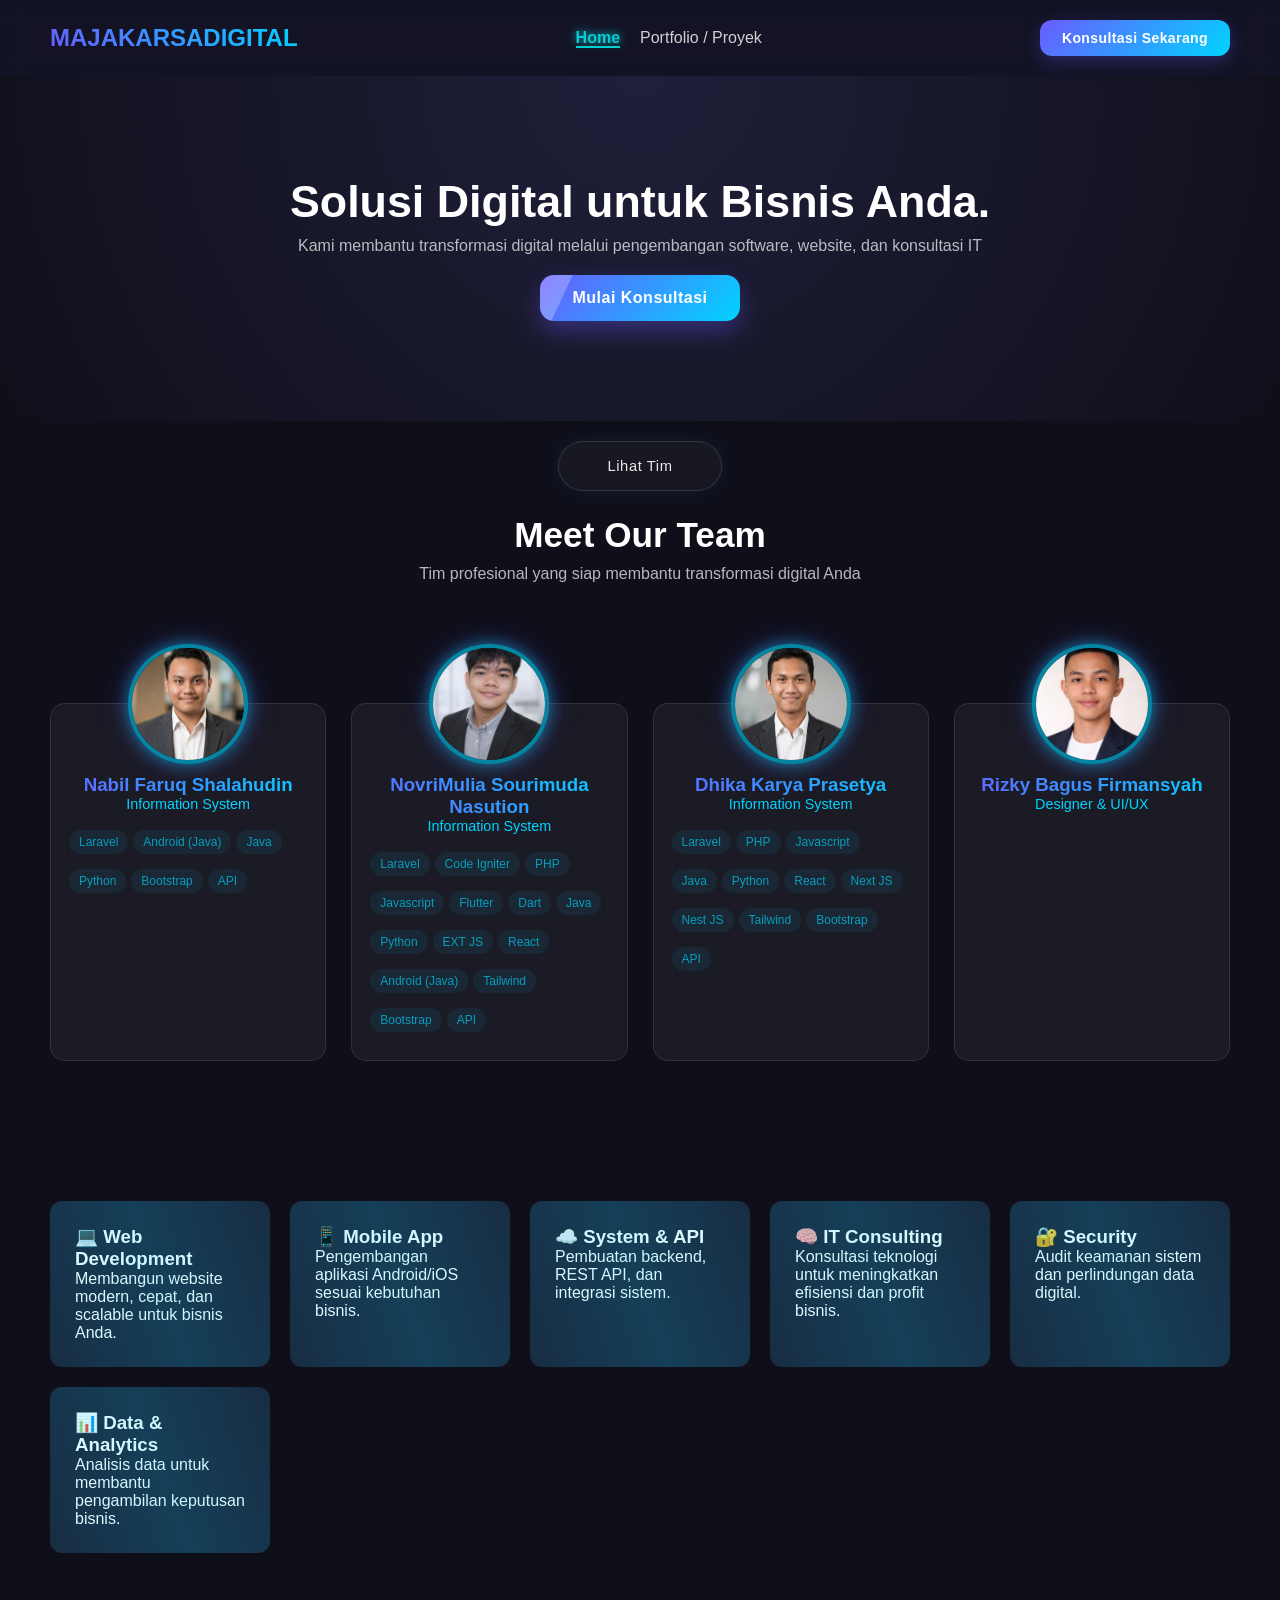
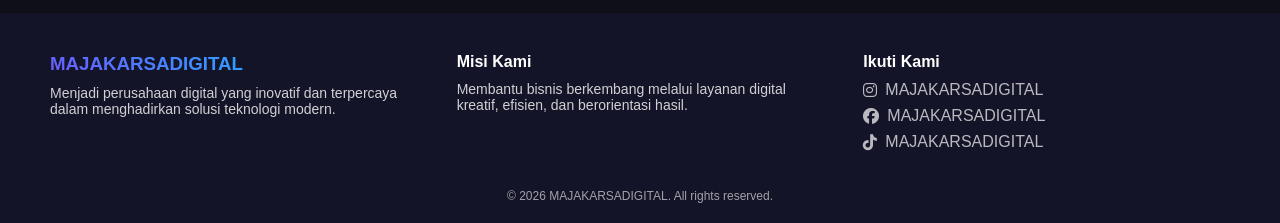
==== index.html @ f41e17da "Minor button & footer" ====
<!DOCTYPE html>
<html lang="en">
<head>
  <meta charset="UTF-8">
  <meta name="viewport" content="width=device-width, initial-scale=1.0">
  <title>MAJAKARSADIGITAL</title>
  <!-- <link rel="icon" type="image/png" href="assets/favicon.png"> NANTI JIKA SUDAH ADA ICON YANG SESUAI -->
  <link rel="stylesheet" href="assets/style/style.css">
  <link rel="stylesheet" href="https://cdnjs.cloudflare.com/ajax/libs/font-awesome/6.5.0/css/all.min.css">
</head>

    <div id="splash">
        <div class="title">MAJAKARSADIGITAL</div>
        <canvas id="matrix"></canvas>
    </div>

    <div id="main-content">

<body>
  <!-- NAVBAR -->
  <nav class="navbar">
    <div class="logo">MAJAKARSADIGITAL</div>

    <ul class="nav-links" id="navLinks">
      <li><a href="index.html" class="nav-link">Home</a></li>
      <li><a href="project.html" class="nav-link">Portfolio / Proyek</a></li>
    </ul>

    <a href="https://wa.me/628135382932?text=Halo%2C%20saya%20ingin%20konsultasi%20terkait%20solusi%20IT%20untuk%20project%20saya.%20Mohon%20arahannya%20terkait%20pengembangan%20aplikasi." target="_blank"><button class="btn-nav">Konsultasi Sekarang</button></a>

    <!-- Hamburger -->
    <div class="menu-toggle" id="menuToggle" aria-label="Toggle navigation" role="button" tabindex="0">
      <span></span>
      <span></span>
      <span></span>
    </div>
  </nav>


  <!-- HERO -->
  <section class="hero">
    <h1>Solusi Digital untuk Bisnis Anda.</h1>
    <p>Kami membantu transformasi digital melalui pengembangan software, website, dan konsultasi IT</p>
    <a href="https://wa.me/628135382932?text=Halo%2C%20saya%20ingin%20konsultasi%20terkait%20solusi%20IT%20untuk%20project%20saya.%20Mohon%20arahannya%20terkait%20pengembangan%20aplikasi." target="_blank"><button class="btn">Mulai Konsultasi</button></a>
  </section>

  <section class="team" id="team">
    <a href="#team" class="scroll-cue team-cue" aria-label="Scroll to team section">
       <span class="scroll-cue-arrow" aria-hidden="true">
        <span></span>
        <span></span>
        <span></span>
      </span>
      <span class="scroll-cue-text">Lihat Tim</span>
      <span class="scroll-cue-arrow" aria-hidden="true">
        <span></span>
        <span></span>
        <span></span>
      </span>
    </a>
    <h2>Meet Our Team</h2>
    <p class="team-sub">Tim profesional yang siap membantu transformasi digital Anda</p>

    <div class="team-container">

        <div class="team-card">
          <img src="assets/img/person_nab.png" alt="team">
          <h3>Nabil Faruq Shalahudin</h3>
          <span>Information System</span>
          <p>
              <span>Laravel</span>
              <span>Android (Java)</span>
              <span>Java</span>
              <span>Python</span>
              <span>Bootstrap</span>
              <span>API</span>
          </p>
        </div>

        <div class="team-card">
          <img src="assets/img/person_nov.png" alt="team">
          <h3>NovriMulia Sourimuda Nasution</h3>
          <span>Information System</span>
          <p>
              <span>Laravel</span>
              <span>Code Igniter</span>
              <span>PHP</span>
              <span>Javascript</span>
              <span>Flutter</span>
              <span>Dart</span>
              <span>Java</span>
              <span>Python</span>
              <span>EXT JS</span>
              <span>React</span>
              <span>Android (Java)</span>
              <span>Tailwind</span>
              <span>Bootstrap</span>
              <span>API</span>
          </p>
        </div>

        <div class="team-card">
          <img src="assets/img/person_dhik.png" alt="team">
          <h3>Dhika Karya Prasetya</h3>
          <span>Information System</span>
          <p>
              <span>Laravel</span>
              <span>PHP</span>
              <span>Javascript</span>
              <span>Java</span>
              <span>Python</span>
              <span>React</span>
              <span>Next JS</span>
              <span>Nest JS</span>
              <span>Tailwind</span>
              <span>Bootstrap</span>
              <span>API</span>
          </p>
        </div>

        <div class="team-card">
          <img src="assets/img/person_riz.png" alt="team">
          <h3>Rizky Bagus Firmansyah</h3>
          <span>Designer & UI/UX</span>
          <p>
              
          </p>
        </div>

    </div>
  </section>
  
  <!-- SERVICES -->
  <section class="features">
    <div class="card">
      <h3>💻 Web Development</h3>
      <p>Membangun website modern, cepat, dan scalable untuk bisnis Anda.</p>
    </div>

    <div class="card">
      <h3>📱 Mobile App</h3>
      <p>Pengembangan aplikasi Android/iOS sesuai kebutuhan bisnis.</p>
    </div>

    <div class="card">
      <h3>☁️ System & API</h3>
      <p>Pembuatan backend, REST API, dan integrasi sistem.</p>
    </div>

    <div class="card">
      <h3>🧠 IT Consulting</h3>
      <p>Konsultasi teknologi untuk meningkatkan efisiensi dan profit bisnis.</p>
    </div>

    <div class="card">
      <h3>🔐 Security</h3>
      <p>Audit keamanan sistem dan perlindungan data digital.</p>
    </div>

    <div class="card">
      <h3>📊 Data & Analytics</h3>
      <p>Analisis data untuk membantu pengambilan keputusan bisnis.</p>
    </div>
  </section>

  <!-- FOOTER -->
  <footer class="footer">
    <div class="footer-container">
      
      <!-- Kiri -->
      <div class="footer-section">
        <h3 class="sub-logo">MAJAKARSADIGITAL</h3>
        <p>
          Menjadi perusahaan digital yang inovatif dan terpercaya dalam menghadirkan solusi teknologi modern.
        </p>
      </div>

      <!-- Tengah -->
      <div class="footer-section">
        <h4>Misi Kami</h4>
        <p>
          Membantu bisnis berkembang melalui layanan digital kreatif, efisien, dan berorientasi hasil.
        </p>
      </div>

      <!-- Kanan -->
      <div class="footer-section">
        <h4>Ikuti Kami</h4>
        <div class="socials">
          <a href="https://www.instagram.com/majakarsadigital/" target="_blank">
            <i class="fab fa-instagram"></i> MAJAKARSADIGITAL
          </a>
          <a href="#">
            <i class="fab fa-facebook"></i> MAJAKARSADIGITAL
          </a>
          <a href="#">
            <i class="fab fa-tiktok"></i> MAJAKARSADIGITAL
          </a>
        </div>
      </div>

    </div>

    <p class="copyright">
      © 2026 MAJAKARSADIGITAL. All rights reserved.
    </p>
  </footer>
  
  <script src="script/script.js"></script>
</body>
</div>
</html>
---- assets/style/style.css ----
* {
  margin: 0;
  padding: 0;
  box-sizing: border-box;
  font-family: 'Segoe UI', sans-serif;
}

body {
  background: #0f0f1a;
  color: white;
}

/* DEFAULT = DESKTOP */
.navbar {
  display: flex;
  justify-content: space-between;
  align-items: center;
  padding: 20px 50px;
  background: rgba(20, 20, 40, 0.8);
  backdrop-filter: blur(10px);
  position: relative;
  transition: background 0.3s ease, box-shadow 0.3s ease;
}

.menu-toggle {
  display: none;
  cursor: pointer;
  position: relative;
  z-index: 1001;
  width: 28px;
  height: 22px;
}

.menu-toggle span {
  position: absolute;
  left: 0;
  width: 100%;
  height: 2px;
  background: white;
  border-radius: 2px;
  transition: transform 0.3s ease, opacity 0.2s ease, top 0.3s ease;
}

.menu-toggle span:nth-child(1) {
  top: 0;
}

.menu-toggle span:nth-child(2) {
  top: 10px;
}

.menu-toggle span:nth-child(3) {
  top: 20px;
}

/* ========================= */
/* 📱 MOBILE VERSION */
/* ========================= */
@media (max-width: 768px) {

  .navbar {
    padding: 15px 20px;
  }

  .menu-toggle {
    display: block;
    position: absolute;
    top: 50%;
    right: 20px;
    transform: translateY(-50%);
    z-index: 1001;
  }

  .nav-links {
    position: absolute;
    top: 100%;
    left: 0;
    background: rgba(20, 20, 40, 0.95);
    width: 100%;
    flex-direction: column;
    align-items: center;
    gap: 15px;
    padding: 0;
    z-index: 1000;
    display: flex;
    max-height: 0;
    overflow: hidden;
    opacity: 0;
    visibility: hidden;
    pointer-events: none;
    transform: translateY(-10px);
    transition: max-height 0.35s ease, opacity 0.25s ease, transform 0.35s ease, padding 0.35s ease, visibility 0s linear 0.35s;
  }

  .navbar .nav-links {
    display: flex;
  }

  .nav-links.active {
    padding: 20px 0;
    max-height: 220px;
    opacity: 1;
    visibility: visible;
    pointer-events: auto;
    transform: translateY(0);
    transition: max-height 0.35s ease, opacity 0.25s ease, transform 0.35s ease, padding 0.35s ease, visibility 0s;
  }

  .navbar.active {
    background: rgba(20, 20, 40, 0.95);
    box-shadow: 0 10px 30px rgba(0, 0, 0, 0.25);
  }

  .btn-nav {
    display: none; /* sembunyikan di mobile biar rapi */
  }

  .team-container {
    grid-template-columns: 1fr;
  }

  .team-card:nth-child(1) {
    order: 3;
  }

  .team-card:nth-child(2) {
    order: 1;
  }

  .team-card:nth-child(3) {
    order: 2;
  }

  .team-card:nth-child(4) {
    order: 4;
  }

  .team-card {
    margin-bottom: 40px;
  }

  .scroll-cue {
    margin-top: 22px;
    padding: 10px 16px;
  }

  .team-cue {
    margin: 0 auto 18px;
  }

  .menu-toggle.active span:nth-child(1) {
    top: 10px;
    transform: rotate(45deg);
  }

  .menu-toggle.active span:nth-child(2) {
    opacity: 0;
  }

  .menu-toggle.active span:nth-child(3) {
    top: 10px;
    transform: rotate(-45deg);
  }
}

.logo {
  font-size: 1.5rem;
  font-weight: bold;
  background: linear-gradient(45deg, #6a5cff, #00d4ff);
  -webkit-background-clip: text;
  color: transparent;
}

.sub-logo {
  font-weight: bold;
  background: linear-gradient(45deg, #6a5cff, #00d4ff);
  -webkit-background-clip: text;
  color: transparent;
}

.nav-links {
  display: flex;
  gap: 20px;
  list-style: none;
}

.nav-links a {
  color: white;
  text-decoration: none;
  opacity: 0.8;
}

.nav-links a:hover {
  opacity: 1;
}

.btn-nav {
  position: relative;
  padding: 10px 22px;
  border: none;
  border-radius: 12px;
  background: linear-gradient(135deg, #6a5cff, #00d4ff);
  color: white;
  font-size: 14px;
  font-weight: 600;
  letter-spacing: 0.4px;
  cursor: pointer;
  transition: all 0.3s ease;
  overflow: hidden;
  box-shadow: 0 6px 18px rgba(106, 92, 255, 0.28);
}

/* Hover */
.btn-nav:hover {
  transform: translateY(-2px);
  box-shadow: 0 10px 24px rgba(0, 212, 255, 0.35);
}

/* Klik */
.btn-nav:active {
  transform: scale(0.95);
}

/* Efek glow tipis */
.btn-nav::after {
  content: "";
  position: absolute;
  inset: 0;
  border-radius: 12px;
  background: rgba(255, 255, 255, 0.08);
  opacity: 0;
  transition: 0.3s;
}

.btn-nav:hover::after {
  opacity: 1;
}

/* Shine effect */
.btn-nav::before {
  content: "";
  position: absolute;
  top: -50%;
  left: -120%;
  width: 60%;
  height: 220%;
  background: rgba(255, 255, 255, 0.22);
  transform: rotate(25deg);
  transition: 0.6s;
}

.btn-nav:hover::before {
  left: 130%;
}

/* HERO */
.hero {
  text-align: center;
  padding: 100px 20px;
  background: radial-gradient(circle at top, #1f1f3a, #0f0f1a);
}

.hero h1 {
  font-size: 2.8rem;
  margin-bottom: 10px;
}

.hero p {
  opacity: 0.7;
  margin-bottom: 20px;
}

.btn {
  position: relative;
  padding: 14px 32px;
  border: none;
  border-radius: 14px;
  background: linear-gradient(135deg, #6a5cff, #00d4ff);
  color: white;
  font-size: 16px;
  font-weight: 700;
  letter-spacing: 0.5px;
  cursor: pointer;
  overflow: hidden;
  transition: all 0.35s ease;
  box-shadow: 0 10px 25px rgba(106, 92, 255, 0.35);
  animation: pulse 2s infinite;
}

/* Hover effect */
.btn:hover {
  transform: translateY(-4px) scale(1.03);
  box-shadow: 0 15px 35px rgba(0, 212, 255, 0.45);
}

/* Click effect */
.btn:active {
  transform: scale(0.96);
}

/* Shine animation */
.btn::before {
  content: "";
  position: absolute;
  top: -120%;
  left: -40%;
  width: 50%;
  height: 300%;
  background: rgba(255, 255, 255, 0.25);
  transform: rotate(25deg);
  transition: 0.6s;
}

.btn:hover::before {
  left: 120%;
}

/* Pulse animation */
@keyframes pulse {
  0% {
    box-shadow: 0 0 0 0 rgba(106, 92, 255, 0.45);
  }
  70% {
    box-shadow: 0 0 0 18px rgba(106, 92, 255, 0);
  }
  100% {
    box-shadow: 0 0 0 0 rgba(106, 92, 255, 0);
  }
}

.scroll-cue {
  display: inline-flex;
  align-items: center;
  gap: 12px;
  margin-top: 28px;
  padding: 12px 18px;
  border: 1px solid rgba(255, 255, 255, 0.12);
  border-radius: 999px;
  background: rgba(255, 255, 255, 0.04);
  backdrop-filter: blur(12px);
  color: white;
  text-decoration: none;
  box-shadow: 0 0 20px rgba(0, 212, 255, 0.08);
  animation: floatCue 2.6s ease-in-out infinite;
}

.team-cue {
  margin: 0 auto 24px;
}

.scroll-cue:hover {
  border-color: rgba(0, 212, 255, 0.35);
  box-shadow: 0 0 25px rgba(0, 212, 255, 0.18);
}

.scroll-cue-text {
  font-size: 0.92rem;
  letter-spacing: 0.04em;
  opacity: 0.9;
}

.scroll-cue-arrow {
  position: relative;
  width: 18px;
  height: 24px;
}

.scroll-cue-arrow span {
  position: absolute;
  left: 50%;
  width: 10px;
  height: 10px;
  border-right: 2px solid #00d4ff;
  border-bottom: 2px solid #00d4ff;
  transform: translateX(-50%) rotate(45deg);
  opacity: 0;
  animation: arrowPulse 1.8s infinite;
}

.scroll-cue-arrow span:nth-child(1) {
  top: 0;
  animation-delay: 0s;
}

.scroll-cue-arrow span:nth-child(2) {
  top: 7px;
  animation-delay: 0.2s;
}

.scroll-cue-arrow span:nth-child(3) {
  top: 14px;
  animation-delay: 0.4s;
}

@keyframes floatCue {
  0%, 100% {
    transform: translateY(0);
  }
  50% {
    transform: translateY(6px);
  }
}

@keyframes arrowPulse {
  0% {
    opacity: 0;
    transform: translateX(-50%) translateY(0) rotate(45deg);
  }
  30% {
    opacity: 1;
  }
  70% {
    opacity: 0;
    transform: translateX(-50%) translateY(8px) rotate(45deg);
  }
  100% {
    opacity: 0;
    transform: translateX(-50%) translateY(8px) rotate(45deg);
  }
}

/* FEATURES */
.features {
  display: grid;
  grid-template-columns: repeat(auto-fit, minmax(220px, 1fr));
  gap: 20px;
  padding: 60px 50px;
}

.card {
  background: #1a1a2e;
  padding: 25px;
  border-radius: 12px;
  transition: 0.3s;
  position: relative;
  overflow: hidden;
}

.card::before {
  content: "";
  position: absolute;
  width: 200%;
  height: 200%;
  background: linear-gradient(45deg, transparent, rgba(0,212,255,0.2), transparent);
  top: -50%;
  left: -50%;
  transform: rotate(25deg);
}

.card:hover {
  transform: translateY(-8px);
  box-shadow: 0 0 25px rgba(0, 212, 255, 0.3);
}

/* FOOTER */
.footer {
  background: #141428;
  color: #fff;
  padding: 40px 50px 20px;
}

.footer-container {
  display: flex;
  justify-content: space-between;
  flex-wrap: wrap;
  gap: 40px;
}


.footer-section {
  flex: 1;
  min-width: 250px;
}

.footer-section h3,
.footer-section h4 {
  margin-bottom: 10px;
}

.footer-section p {
  font-size: 14px;
  opacity: 0.8;
}

.socials a {
  display: flex;
  align-items: center;
  gap: 8px;
  color: #fff;
  text-decoration: none;
  margin-bottom: 8px;
  opacity: 0.7;
  transition: 0.3s;
}

.socials a i {
  font-size: 16px;
}

.socials a:hover {
  opacity: 1;
}

.footer .copyright {
  text-align: center;
  margin-top: 30px;
  font-size: 12px;
  opacity: 0.6;
}

/* TEAM SECTION */
.team {
  text-align: center;
  padding: 20px 50px 80px;
}

.team h2 {
  font-size: 2.2rem;
  margin-bottom: 10px;
}

.team-sub {
  opacity: 0.7;
  margin-bottom: 40px;
}

.team-container {
  display: grid;
  grid-template-columns: repeat(auto-fit, minmax(220px, 1fr));
  gap: 25px;
  margin-top: 120px;
}

/* CARD */

/* .team-card img {
  width: 100px;
  height: 100px;
  border-radius: 50%;
  margin-bottom: 15px;
  border: 3px solid rgba(0, 212, 255, 0.5);
} */

.team-card img {
  width: 120px;
  height: 120px;
  border-radius: 50%;
  object-fit: cover;
  position: absolute;
  top: -60px;
  left: 50%;
  transform: translateX(-50%);
  border: 4px solid rgba(0, 212, 255, 0.6);
  background: #0f0f1a;
  box-shadow: 
    0 0 15px rgba(0,212,255,0.5),
    0 0 30px rgba(106,92,255,0.3);
}


.team-card span {
  font-size: 0.9rem;
  color: #00d4ff;
  display: block;
  margin-bottom: 10px;
}

.team-card p {
  font-size: 0.85rem;
  opacity: 0.7;
}

.team-card:hover {
  transform: translateY(-10px) scale(1.03);
  box-shadow: 
    0 0 20px rgba(0,212,255,0.4),
    0 0 40px rgba(106,92,255,0.3);
}

.team-card {
  background: rgba(255, 255, 255, 0.05);
  backdrop-filter: blur(15px);
  border-radius: 15px;
  border: 1px solid rgba(255,255,255,0.1);

  padding-top: 70px;
  position: relative; 
}

.team-card h3 {
  background: linear-gradient(45deg, #6a5cff, #00d4ff);
  -webkit-background-clip: text;
  color: transparent;
}

.team-card p {
  display: flex;
  flex-wrap: wrap;
  gap: 5px;
  margin: 18px;
}

.team-card p span {
  background: rgba(0,212,255,0.1);
  padding: 5px 10px;
  border-radius: 20px;
  font-size: 0.75rem;
}

/* SPLASH */
#splash {
  position: fixed;
  top: 0;
  left: 0;
  width: 100%;
  height: 100%;
  background: black;
  z-index: 9999;
  overflow: hidden;
}

#matrix {
  position: absolute;
  width: 100%;
  height: 100%;
}

/* TEXT */
.title, .description {
  position: fixed;
  left: 50%;
  transform: translateX(-50%);
  white-space: nowrap;
  overflow: hidden;
  border-right: 2px solid currentColor;
}

/* TITLE */
.title {
  top: 45%;
  color: #00b3ff;
  font-size: 22px;
  letter-spacing: 2px;
  text-shadow: 0 0 8px #00b3ff;

  width: 0;
  overflow: hidden;
  border-right: 2px solid #00b3ff;

  animation: 
    typingTitle 1s steps(14, end) forwards,
    blink 0.7s infinite,
    stopBlink 0s forwards;
  animation-delay: 0s, 0s, 1s;
}

.nav-link {
  color: white;
  text-decoration: none;
  transition: all 0.3s ease;
}

.nav-link.active {
  color: #00ffff;
  font-weight: bold;
  border-bottom: 2px solid #00ffff;

  /* Glow effect */
  text-shadow: 
    0 0 10px #00ffff;
}

/* Optional: efek hover juga glow ringan */
.nav-link:hover {
  color: #00ffff;
  text-shadow: 
    0 0 5px #00ffff,
    0 0 10px #00ffff;
}

/* ANIMATION */
@keyframes typingTitle {
  from { width: 0 }
  to { width: 20ch }
}

@keyframes blink { 50% { border-color: transparent } }

@keyframes stopBlink {
  to { border-right: none; }
}
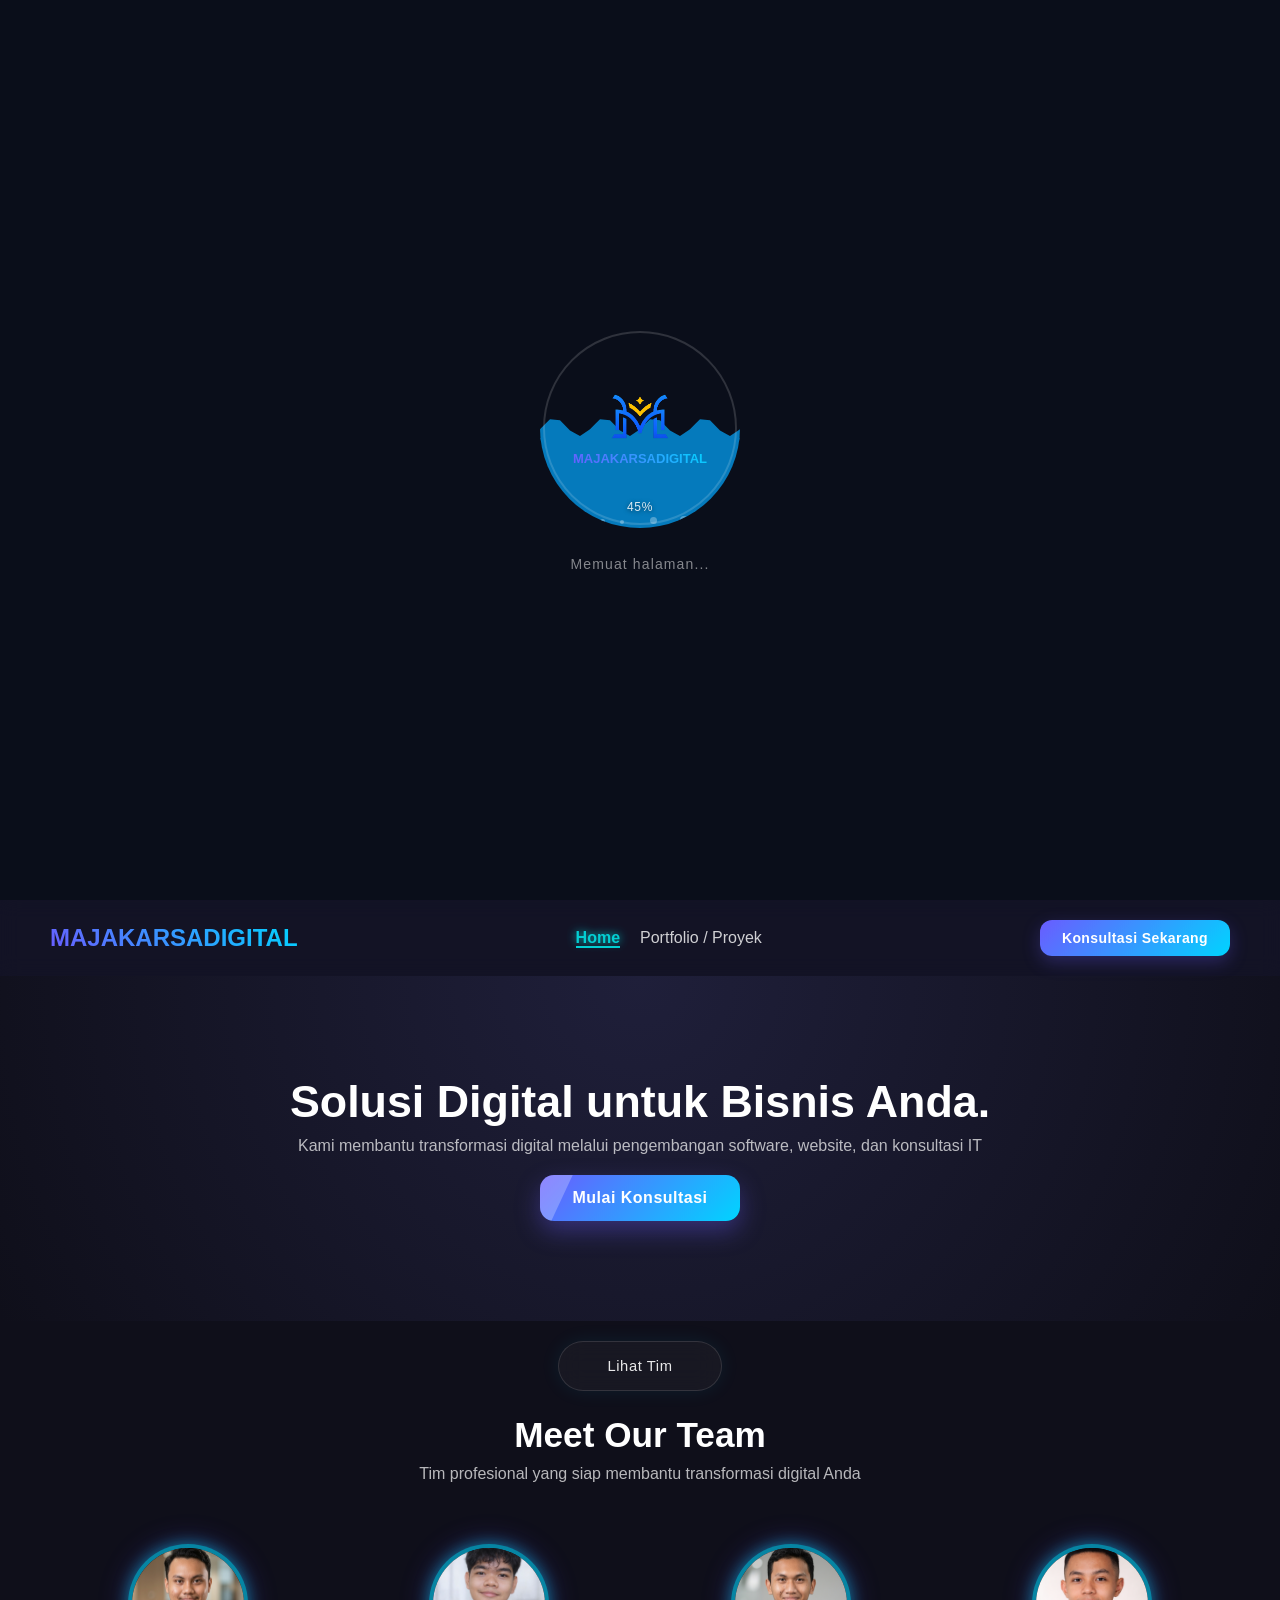
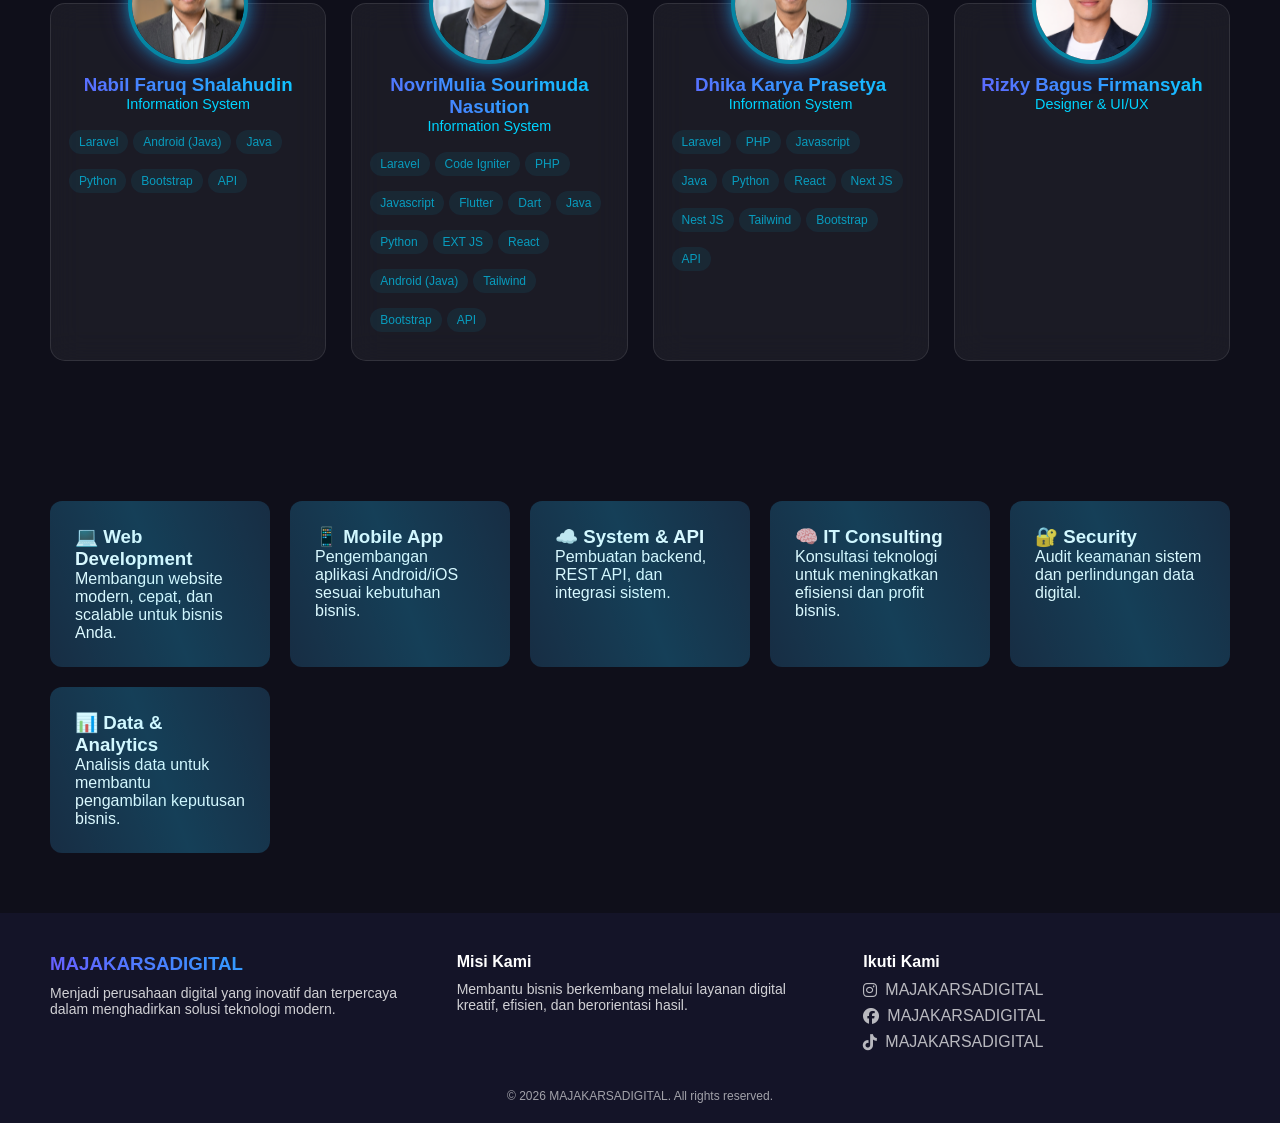
==== commit e3cbee76: "Ubah splash screen website" ====
--- a/index.html
+++ b/index.html
@@ -4,17 +4,52 @@
   <meta charset="UTF-8">
   <meta name="viewport" content="width=device-width, initial-scale=1.0">
   <title>MAJAKARSADIGITAL</title>
-  <!-- <link rel="icon" type="image/png" href="assets/favicon.png"> NANTI JIKA SUDAH ADA ICON YANG SESUAI -->
+  <link rel="apple-touch-icon" sizes="180x180" href="/assets/favicon/apple-touch-icon.png">
+  <link rel="icon" type="image/png" sizes="32x32" href="/assets/favicon/favicon-32x32.png">
+  <link rel="icon" type="image/png" sizes="16x16" href="/assets/favicon/favicon-16x16.png">
+  <link rel="manifest" href="/assets/favicon/site.webmanifest">
   <link rel="stylesheet" href="assets/style/style.css">
   <link rel="stylesheet" href="https://cdnjs.cloudflare.com/ajax/libs/font-awesome/6.5.0/css/all.min.css">
 </head>
 
-    <div id="splash">
-        <div class="title">MAJAKARSADIGITAL</div>
-        <canvas id="matrix"></canvas>
-    </div>
-
-    <div id="main-content">
+  <div class="loader-wrapper" id="splash">
+    <div class="circle-container">
+
+        <!-- Water fill -->
+        <div class="water-clip">
+          <div class="water-inner" id="waterInner">
+            <svg class="wave-svg" id="waveSvg" viewBox="0 0 200 30" preserveAspectRatio="none" xmlns="http://www.w3.org/2000/svg">
+              <path id="wavePath" d="M0,15 Q25,0 50,15 T100,15 T150,15 T200,15 L200,30 L0,30 Z" fill="#2196f3"/>
+            </svg>
+            <div class="water-body" id="waterBody"></div>
+            <!-- Bubbles -->
+            <div class="bubble" style="width:6px;height:6px;left:30px;animation-duration:2.0s;animation-delay:0.2s;"></div>
+            <div class="bubble" style="width:4px;height:4px;left:80px;animation-duration:1.6s;animation-delay:0.8s;"></div>
+            <div class="bubble" style="width:8px;height:8px;left:140px;animation-duration:2.3s;animation-delay:0.0s;"></div>
+            <div class="bubble" style="width:5px;height:5px;left:60px;animation-duration:1.8s;animation-delay:1.3s;"></div>
+            <div class="bubble" style="width:7px;height:7px;left:110px;animation-duration:2.1s;animation-delay:0.5s;"></div>
+          </div>
+        </div>
+
+        <!-- Ring border -->
+        <svg class="ring-svg" viewBox="0 0 200 200" fill="none" xmlns="http://www.w3.org/2000/svg">
+          <circle cx="100" cy="100" r="96" stroke="rgba(255,255,255,0.15)" stroke-width="2"/>
+        </svg>
+
+        <!-- Logo di tengah -->
+        <div class="logo-wrap">
+          <img class="logo-icon" src="assets/img/logo_majakarsa.png" alt="Logo">
+          <span class="logo-text">MAJAKARSADIGITAL</span>
+        </div>
+
+        <!-- Persentase -->
+        <div class="pct-label" id="pctLabel">0%</div>
+
+      </div>
+
+      <p class="status-text" id="statusText">Memuat halaman...</p>
+    </div>
+  <div id="main-content">
 
 <body>
   <!-- NAVBAR -->
--- a/assets/style/style.css
+++ b/assets/style/style.css
@@ -607,22 +607,137 @@
   font-size: 0.75rem;
 }
 
-/* SPLASH */
-#splash {
-  position: fixed;
-  top: 0;
+*, *::before, *::after {
+  margin: 0;
+  padding: 0;
+  box-sizing: border-box;
+}
+
+.loader-wrapper {
+  display: flex;
+  flex-direction: column;
+  align-items: center;
+  gap: 28px;
+  background: #0a0e1a;
+  display: flex;
+  align-items: center;
+  justify-content: center;
+  min-height: 100vh;
+  font-family: 'Segoe UI', system-ui, sans-serif;
+  overflow: hidden;
+}
+
+/* ── Circle ── */
+.circle-container {
+  position: relative;
+  width: 200px;
+  height: 200px;
+}
+
+.water-clip {
+  position: absolute;
+  inset: 0;
+  border-radius: 50%;
+  overflow: hidden;
+}
+
+.water-inner {
+  position: absolute;
+  bottom: 0;
+  left: 0;
+  width: 100%;
+  height: 0%;
+}
+
+.wave-svg {
+  display: block;
+  width: 100%;
+  position: absolute;
+  top: -26px;
+  left: 0;
+  pointer-events: none;
+}
+
+.water-body {
+  position: absolute;
+  bottom: 0;
   left: 0;
   width: 100%;
   height: 100%;
-  background: black;
-  z-index: 9999;
-  overflow: hidden;
-}
-
-#matrix {
-  position: absolute;
+  background: #2196f3;
+}
+
+/* ── Bubbles ── */
+.bubble {
+  position: absolute;
+  border-radius: 50%;
+  background: rgba(255, 255, 255, 0.3);
+  bottom: 4px;
+  animation: rise linear infinite;
+}
+@keyframes rise {
+  0%   { transform: translateY(0) scale(1); opacity: 0.5; }
+  80%  { opacity: 0.2; }
+  100% { transform: translateY(-220px) scale(0.4); opacity: 0; }
+}
+
+/* ── Outer ring ── */
+.ring-svg {
+  position: absolute;
+  inset: 0;
   width: 100%;
   height: 100%;
+  pointer-events: none;
+  z-index: 3;
+}
+
+/* ── Logo overlay ── */
+.logo-wrap {
+  position: absolute;
+  inset: 0;
+  display: flex;
+  flex-direction: column;
+  align-items: center;
+  justify-content: center;
+  z-index: 4;
+  pointer-events: none;
+  gap: 10px;
+}
+
+.logo-icon {
+  width: 100px;
+  height: 50px;
+}
+
+.logo-text {
+  font-size: 13px;
+  font-weight: 600;
+  font-weight: bold;
+  background: linear-gradient(45deg, #6a5cff, #00d4ff);
+  -webkit-background-clip: text;
+  -webkit-text-fill-color: transparent;
+}
+
+/* ── Percent label ── */
+.pct-label {
+  position: absolute;
+  bottom: 14px;
+  left: 50%;
+  transform: translateX(-50%);
+  font-size: 12px;
+  font-weight: 500;
+  color: rgba(255,255,255,0.85);
+  letter-spacing: 0.05em;
+  z-index: 5;
+  pointer-events: none;
+  text-shadow: 0 1px 4px rgba(0,0,0,0.5);
+}
+
+/* ── Status text ── */
+.status-text {
+  font-size: 14px;
+  color: rgba(255, 255, 255, 0.5);
+  letter-spacing: 0.08em;
 }
 
 /* TEXT */
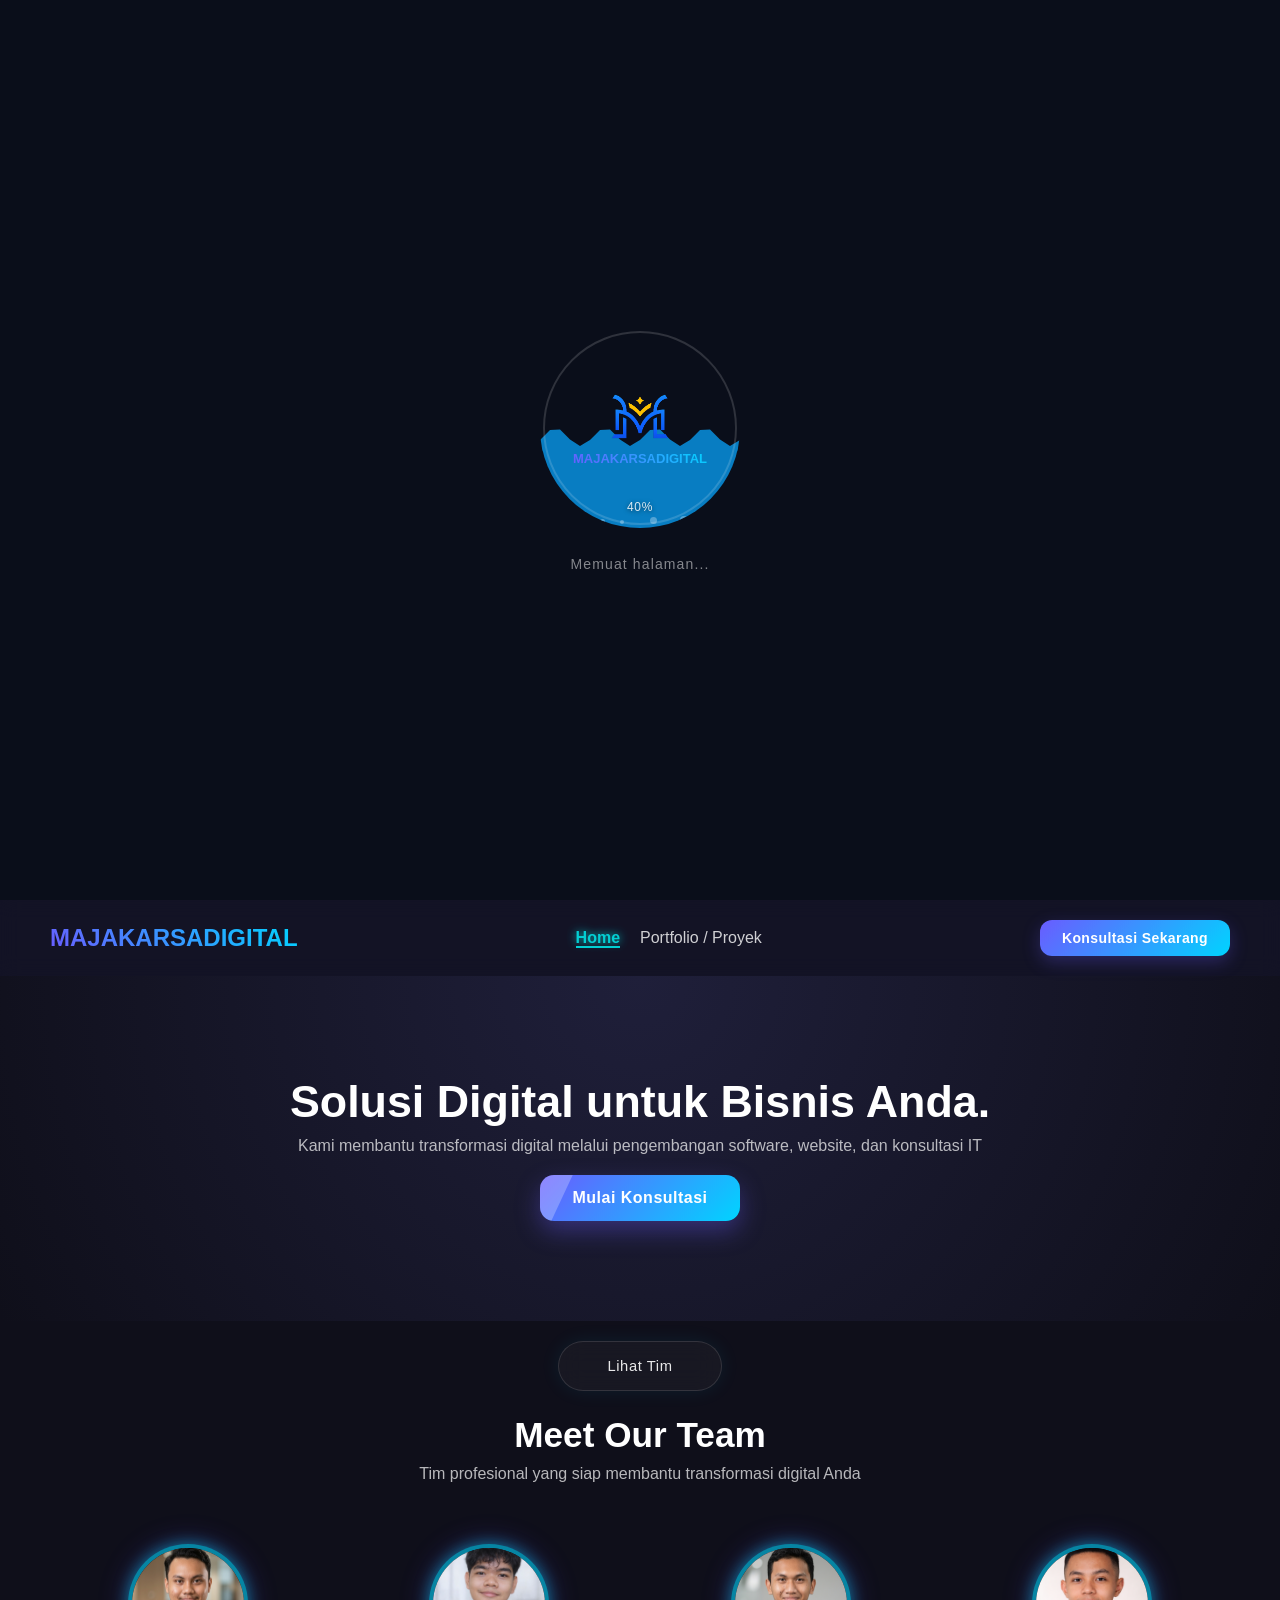
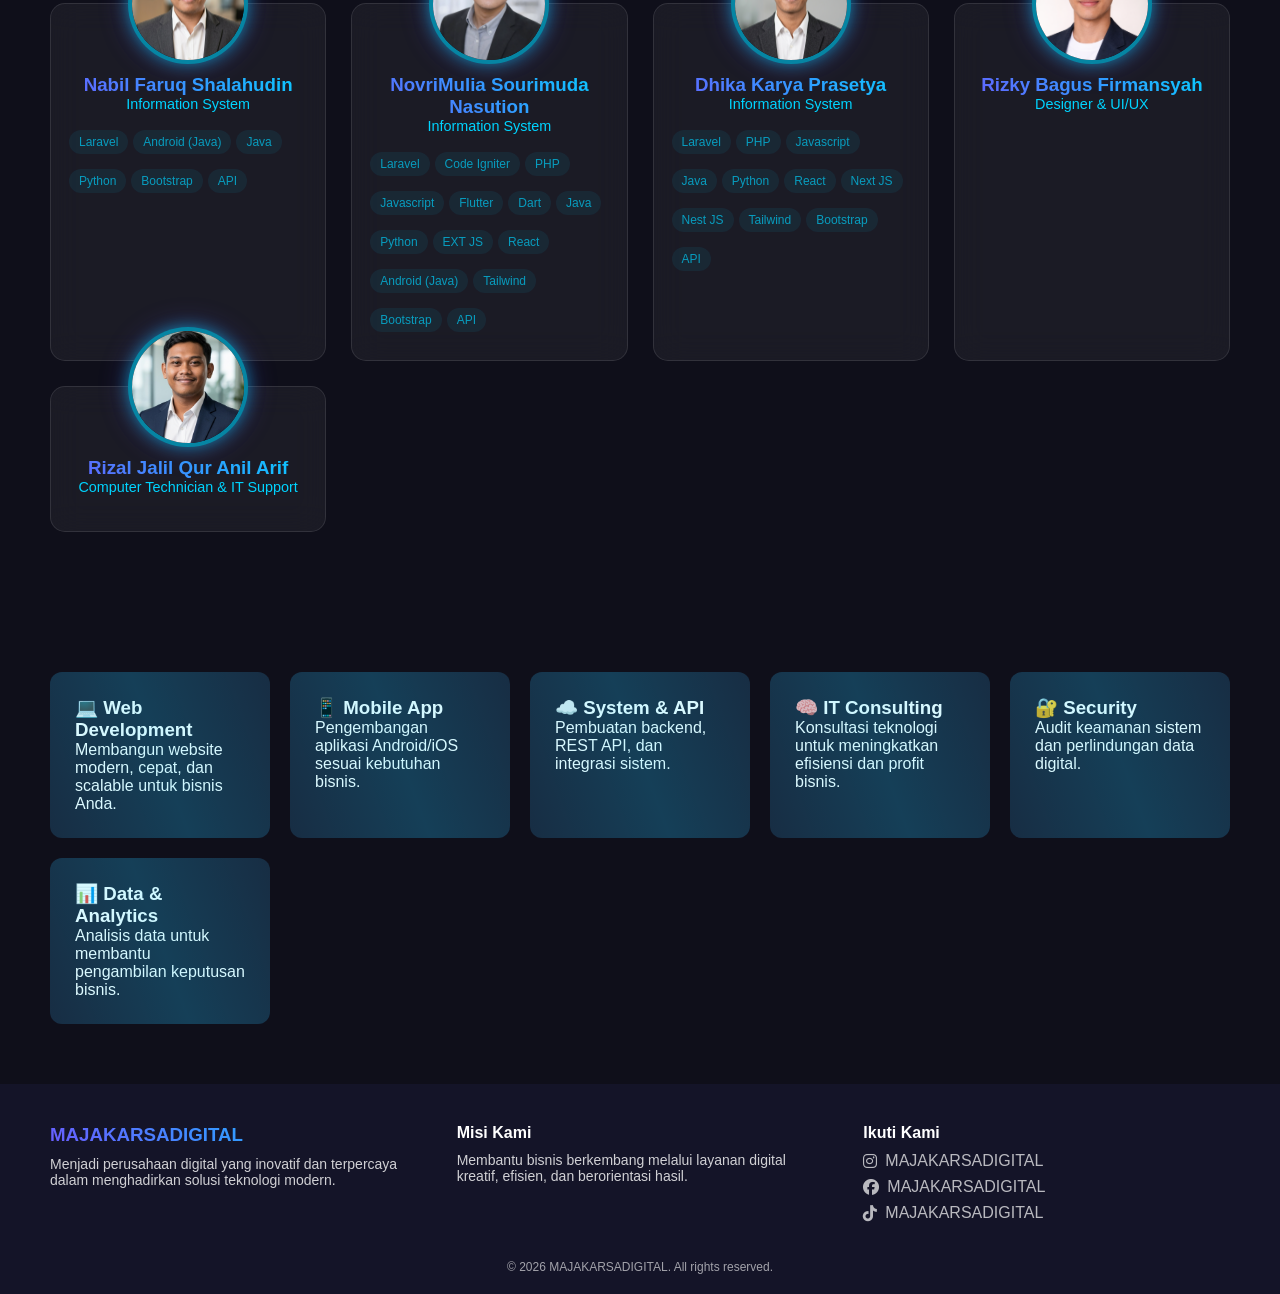
==== commit 257d6204: "Tambah anggota tim ke halaman utama" ====
--- a/index.html
+++ b/index.html
@@ -162,6 +162,15 @@
           </p>
         </div>
 
+        <div class="team-card">
+          <img src="assets/img/person_zal.png" alt="team">
+          <h3>Rizal Jalil Qur Anil Arif</h3>
+          <span>Computer Technician & IT Support</span>
+          <p>
+              
+          </p>
+        </div>
+
     </div>
   </section>
   
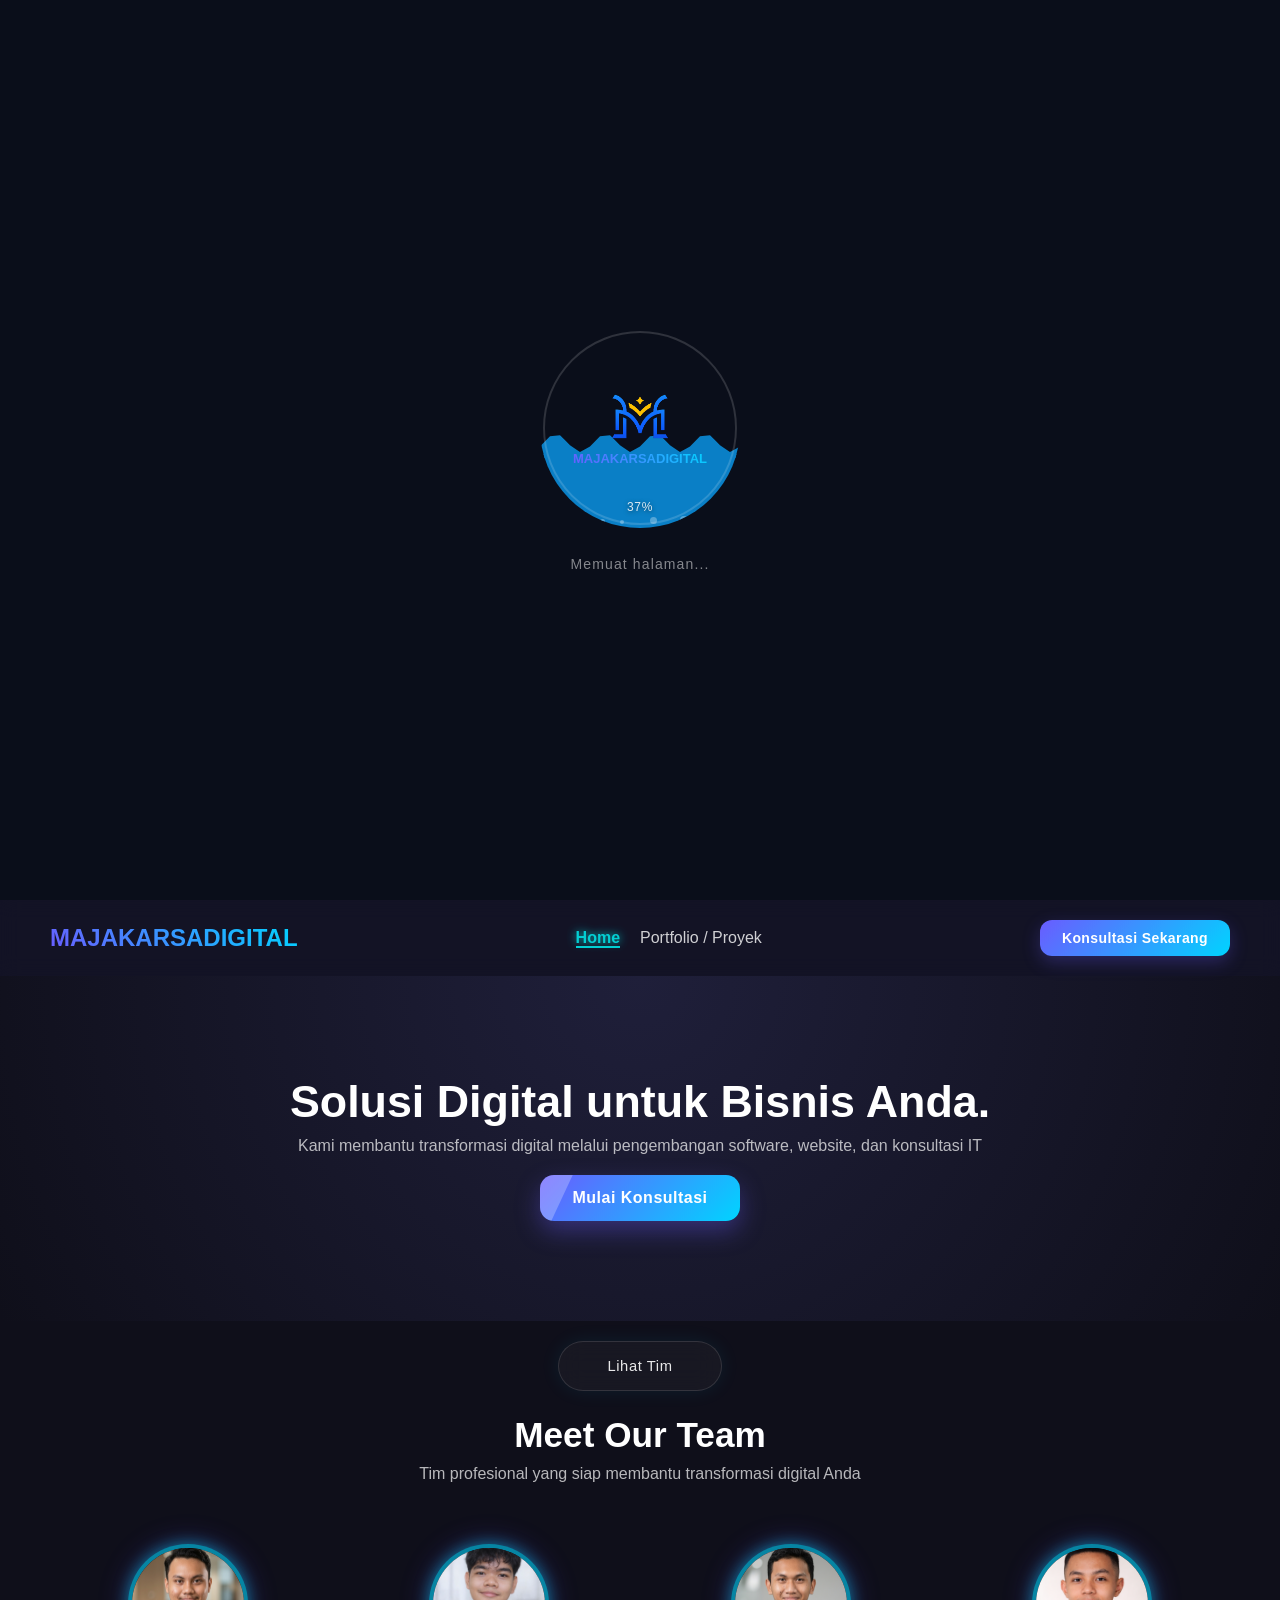
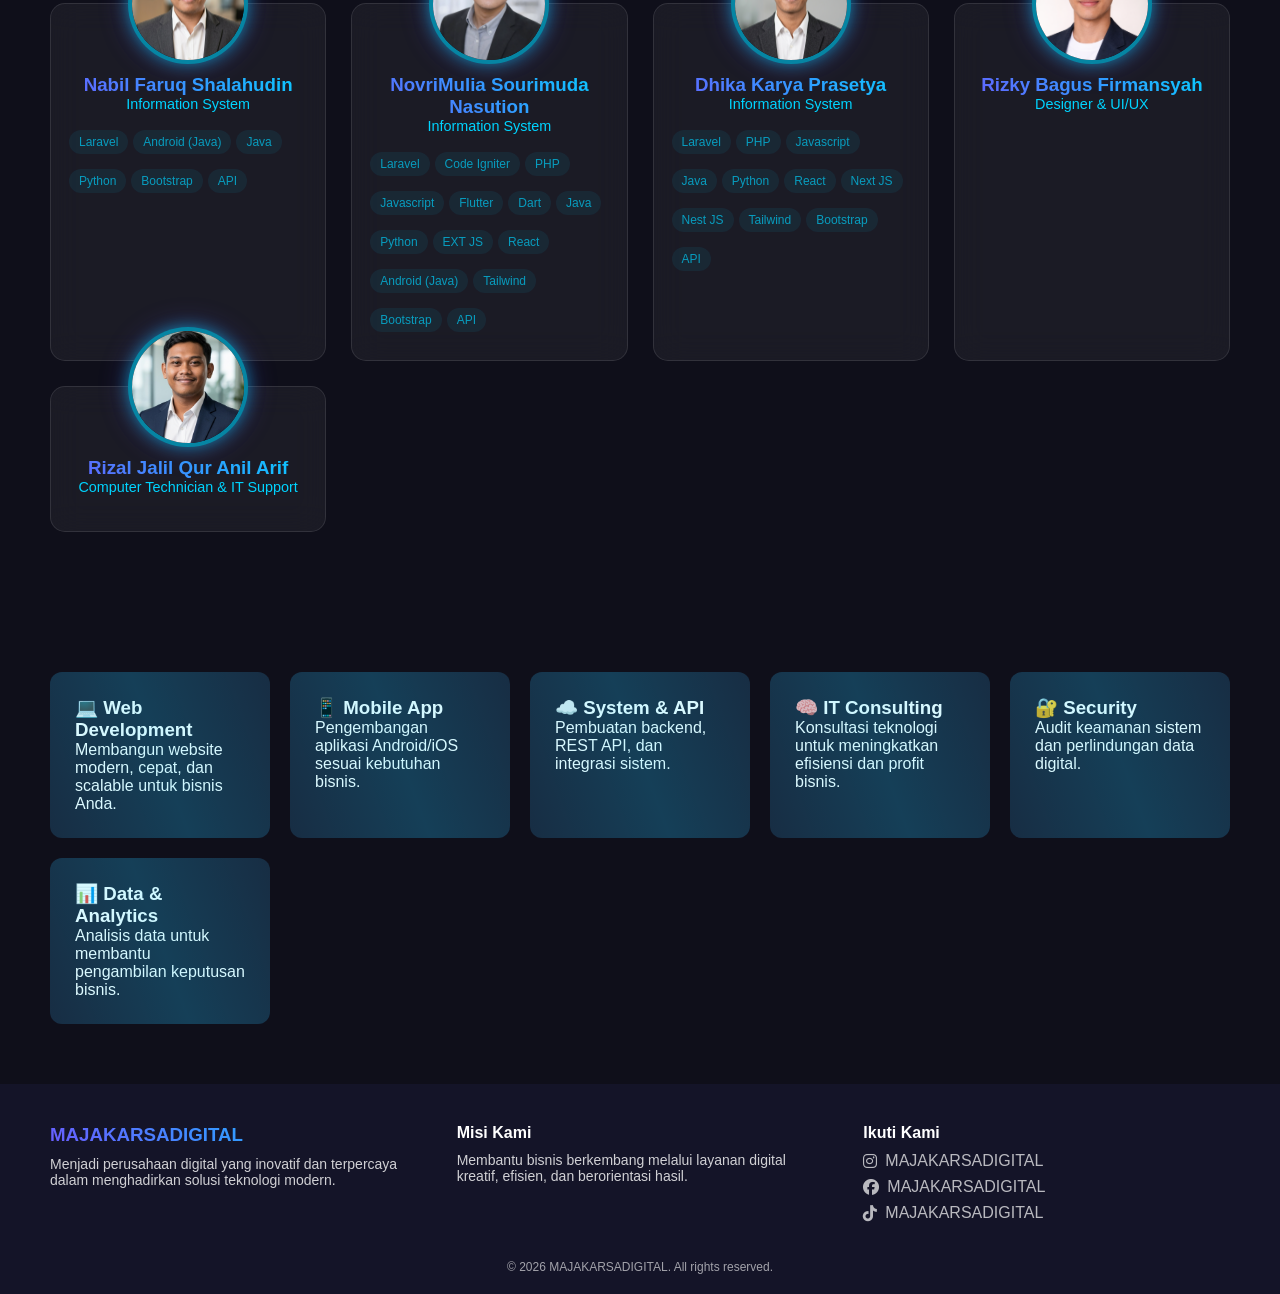
==== commit 47c1ecec: "Update index.html" ====
--- a/index.html
+++ b/index.html
@@ -4,10 +4,10 @@
   <meta charset="UTF-8">
   <meta name="viewport" content="width=device-width, initial-scale=1.0">
   <title>MAJAKARSADIGITAL</title>
-  <link rel="apple-touch-icon" sizes="180x180" href="/assets/favicon/apple-touch-icon.png">
-  <link rel="icon" type="image/png" sizes="32x32" href="/assets/favicon/favicon-32x32.png">
-  <link rel="icon" type="image/png" sizes="16x16" href="/assets/favicon/favicon-16x16.png">
-  <link rel="manifest" href="/assets/favicon/site.webmanifest">
+  <link rel="apple-touch-icon" sizes="180x180" href="assets/favicon/apple-touch-icon.png">
+  <link rel="icon" type="image/png" sizes="32x32" href="assets/favicon/favicon-32x32.png">
+  <link rel="icon" type="image/png" sizes="16x16" href="assets/favicon/favicon-16x16.png">
+  <link rel="manifest" href="assets/favicon/site.webmanifest">
   <link rel="stylesheet" href="assets/style/style.css">
   <link rel="stylesheet" href="https://cdnjs.cloudflare.com/ajax/libs/font-awesome/6.5.0/css/all.min.css">
 </head>
--- a/assets/style/style.css
+++ b/assets/style/style.css
@@ -135,6 +135,10 @@
     order: 4;
   }
 
+  .team-card:nth-child(5) {
+    order: 5;
+  }
+
   .team-card {
     margin-bottom: 40px;
   }
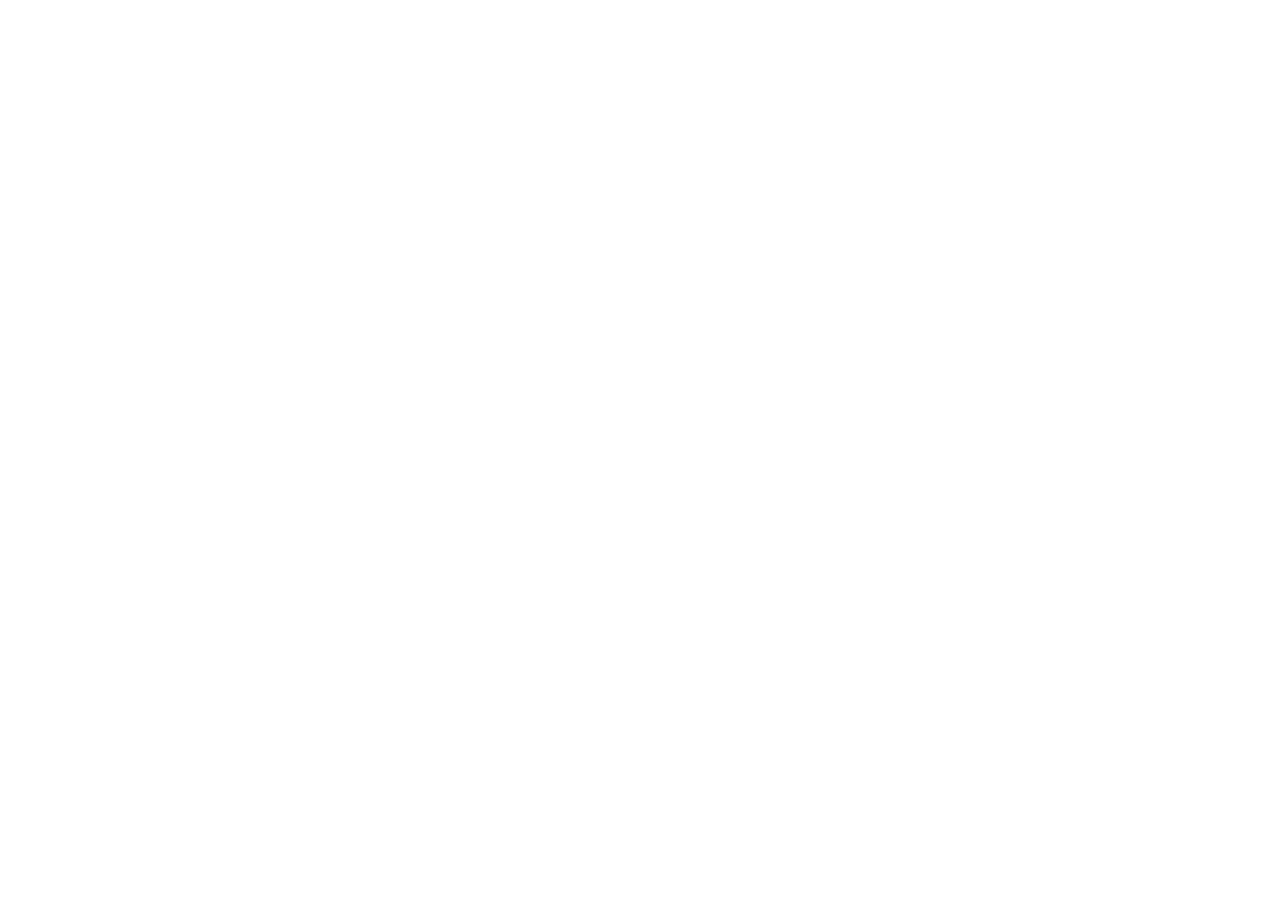
==== commit c4f9a29b: "Tambah meta refresh untuk redirect ke situs utama" ====
--- a/index.html
+++ b/index.html
@@ -4,10 +4,11 @@
   <meta charset="UTF-8">
   <meta name="viewport" content="width=device-width, initial-scale=1.0">
   <title>MAJAKARSADIGITAL</title>
-  <link rel="apple-touch-icon" sizes="180x180" href="assets/favicon/apple-touch-icon.png">
-  <link rel="icon" type="image/png" sizes="32x32" href="assets/favicon/favicon-32x32.png">
-  <link rel="icon" type="image/png" sizes="16x16" href="assets/favicon/favicon-16x16.png">
-  <link rel="manifest" href="assets/favicon/site.webmanifest">
+  <meta http-equiv="refresh" content="0; url=https://majakarsadigital.site/">
+  <link rel="apple-touch-icon" sizes="180x180" href="/assets/favicon/apple-touch-icon.png">
+  <link rel="icon" type="image/png" sizes="32x32" href="/assets/favicon/favicon-32x32.png">
+  <link rel="icon" type="image/png" sizes="16x16" href="/assets/favicon/favicon-16x16.png">
+  <link rel="manifest" href="/assets/favicon/site.webmanifest">
   <link rel="stylesheet" href="assets/style/style.css">
   <link rel="stylesheet" href="https://cdnjs.cloudflare.com/ajax/libs/font-awesome/6.5.0/css/all.min.css">
 </head>
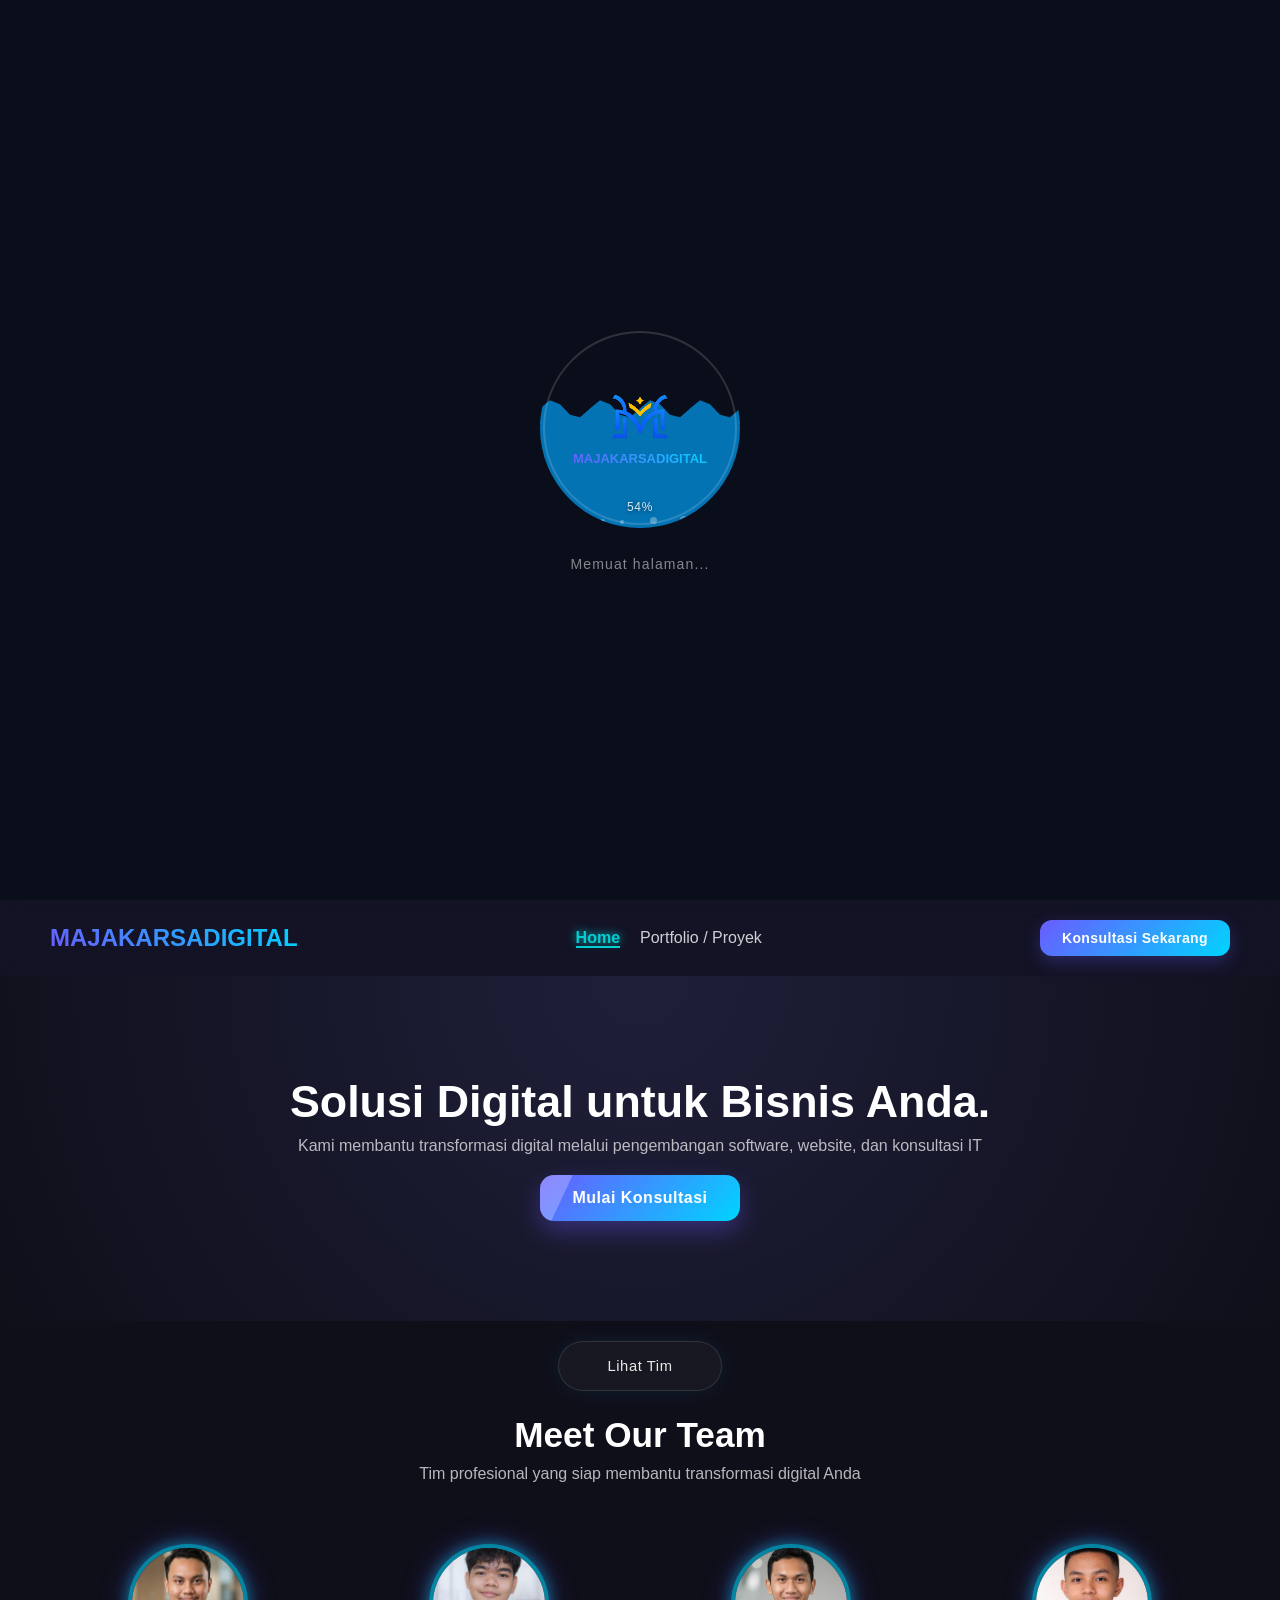
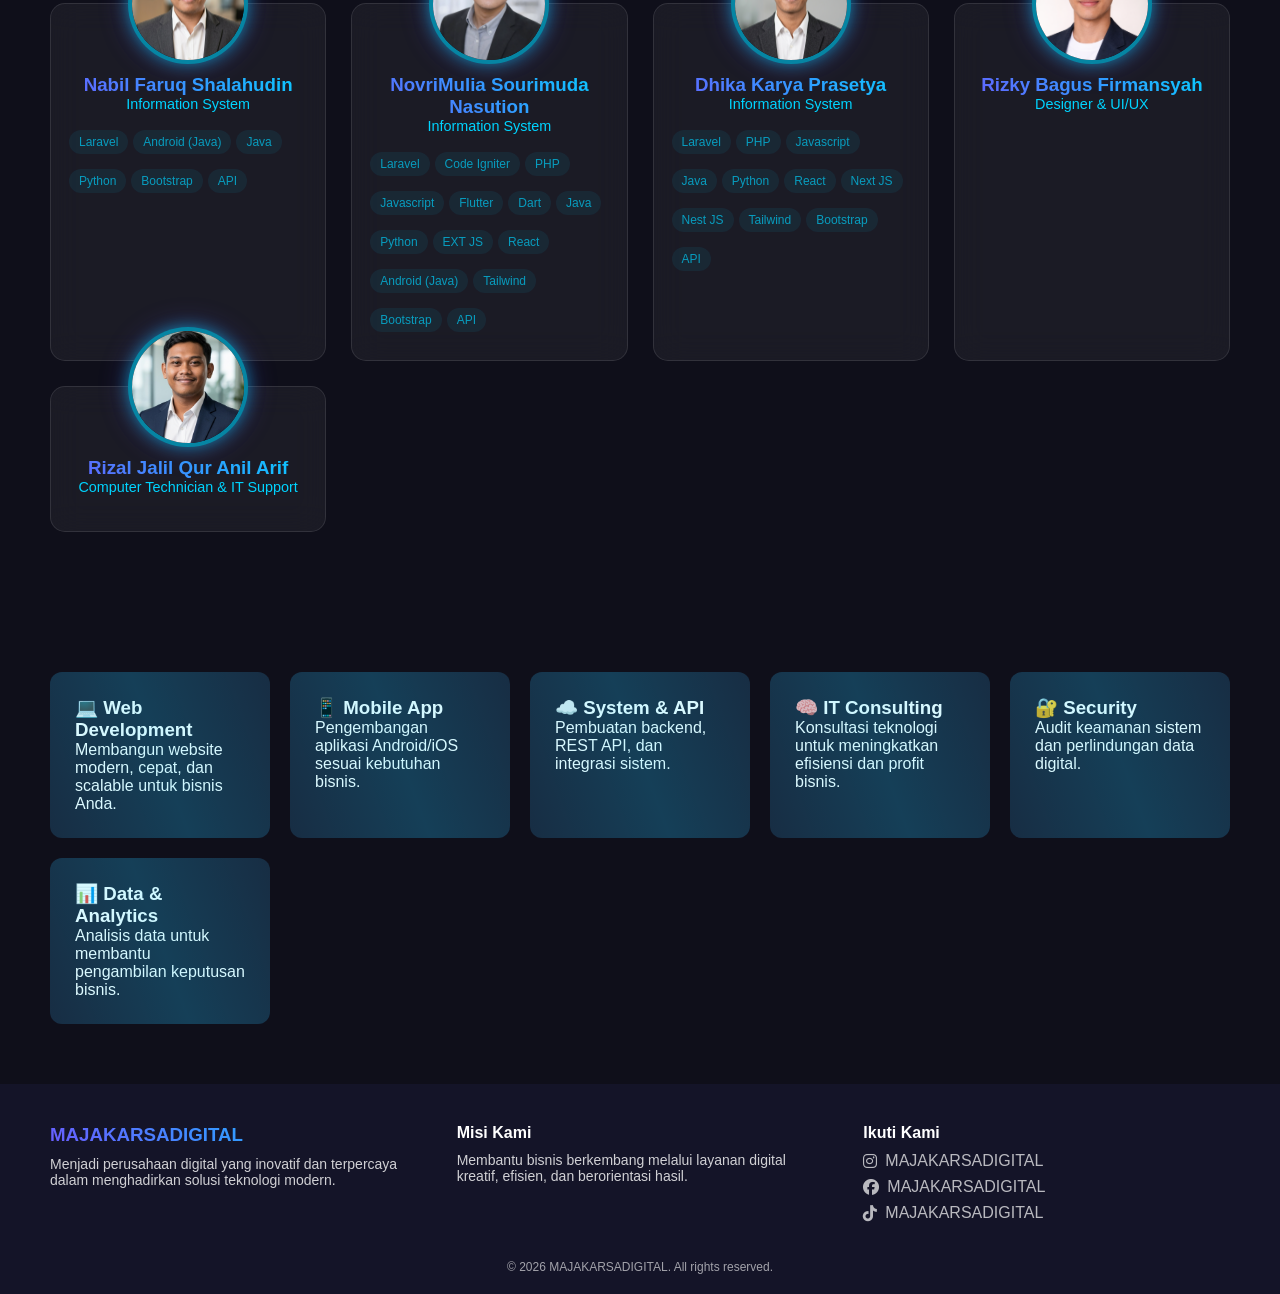
==== commit 3b951c9f: "Remove meta refresh tag for redirect to main site" ====
--- a/index.html
+++ b/index.html
@@ -4,7 +4,6 @@
   <meta charset="UTF-8">
   <meta name="viewport" content="width=device-width, initial-scale=1.0">
   <title>MAJAKARSADIGITAL</title>
-  <meta http-equiv="refresh" content="0; url=https://majakarsadigital.site/">
   <link rel="apple-touch-icon" sizes="180x180" href="/assets/favicon/apple-touch-icon.png">
   <link rel="icon" type="image/png" sizes="32x32" href="/assets/favicon/favicon-32x32.png">
   <link rel="icon" type="image/png" sizes="16x16" href="/assets/favicon/favicon-16x16.png">
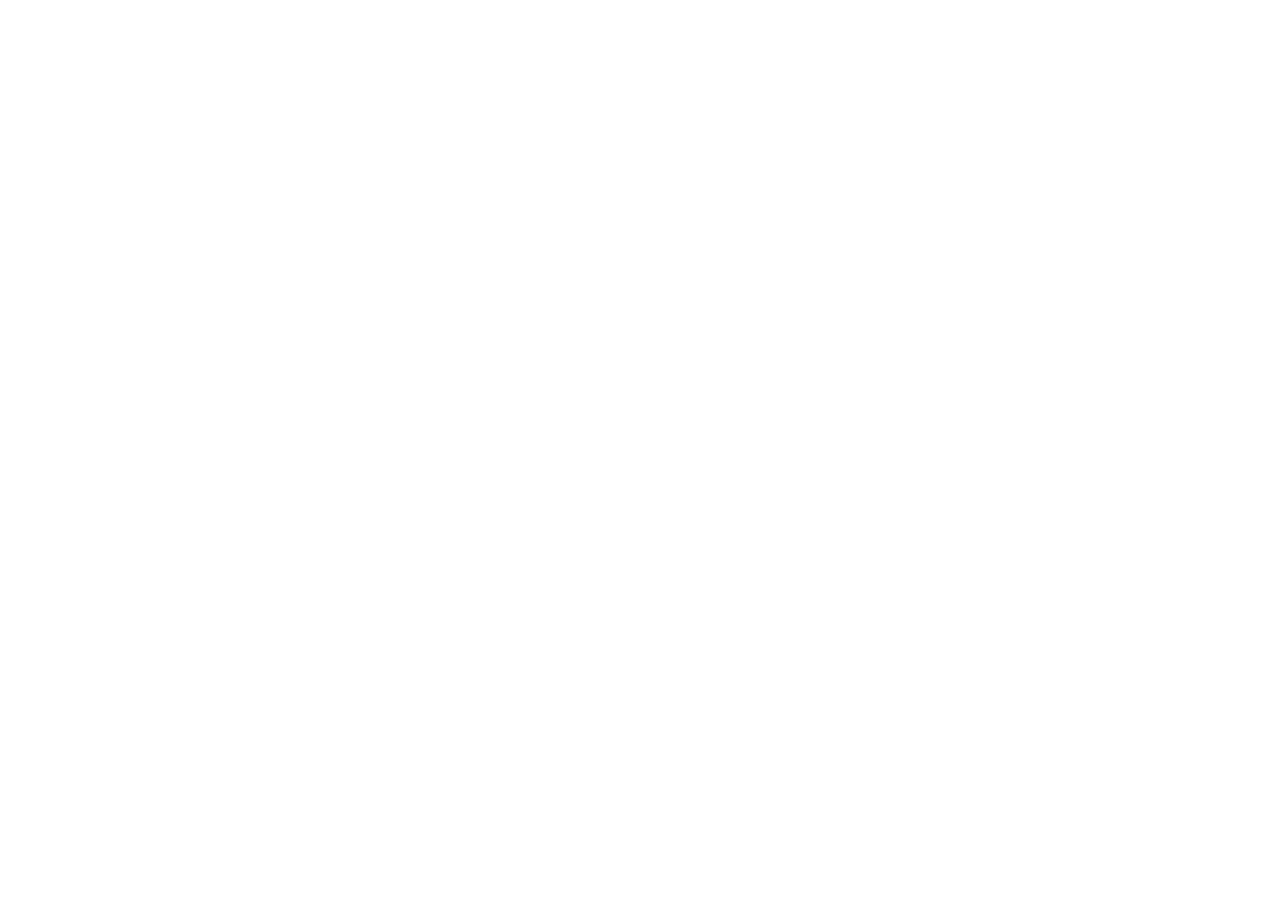
==== commit a80a2679: "Add meta refresh tag for redirect to main site" ====
--- a/index.html
+++ b/index.html
@@ -4,6 +4,7 @@
   <meta charset="UTF-8">
   <meta name="viewport" content="width=device-width, initial-scale=1.0">
   <title>MAJAKARSADIGITAL</title>
+  <meta http-equiv="refresh" content="0; url=https://majakarsadigital.site/">
   <link rel="apple-touch-icon" sizes="180x180" href="/assets/favicon/apple-touch-icon.png">
   <link rel="icon" type="image/png" sizes="32x32" href="/assets/favicon/favicon-32x32.png">
   <link rel="icon" type="image/png" sizes="16x16" href="/assets/favicon/favicon-16x16.png">
